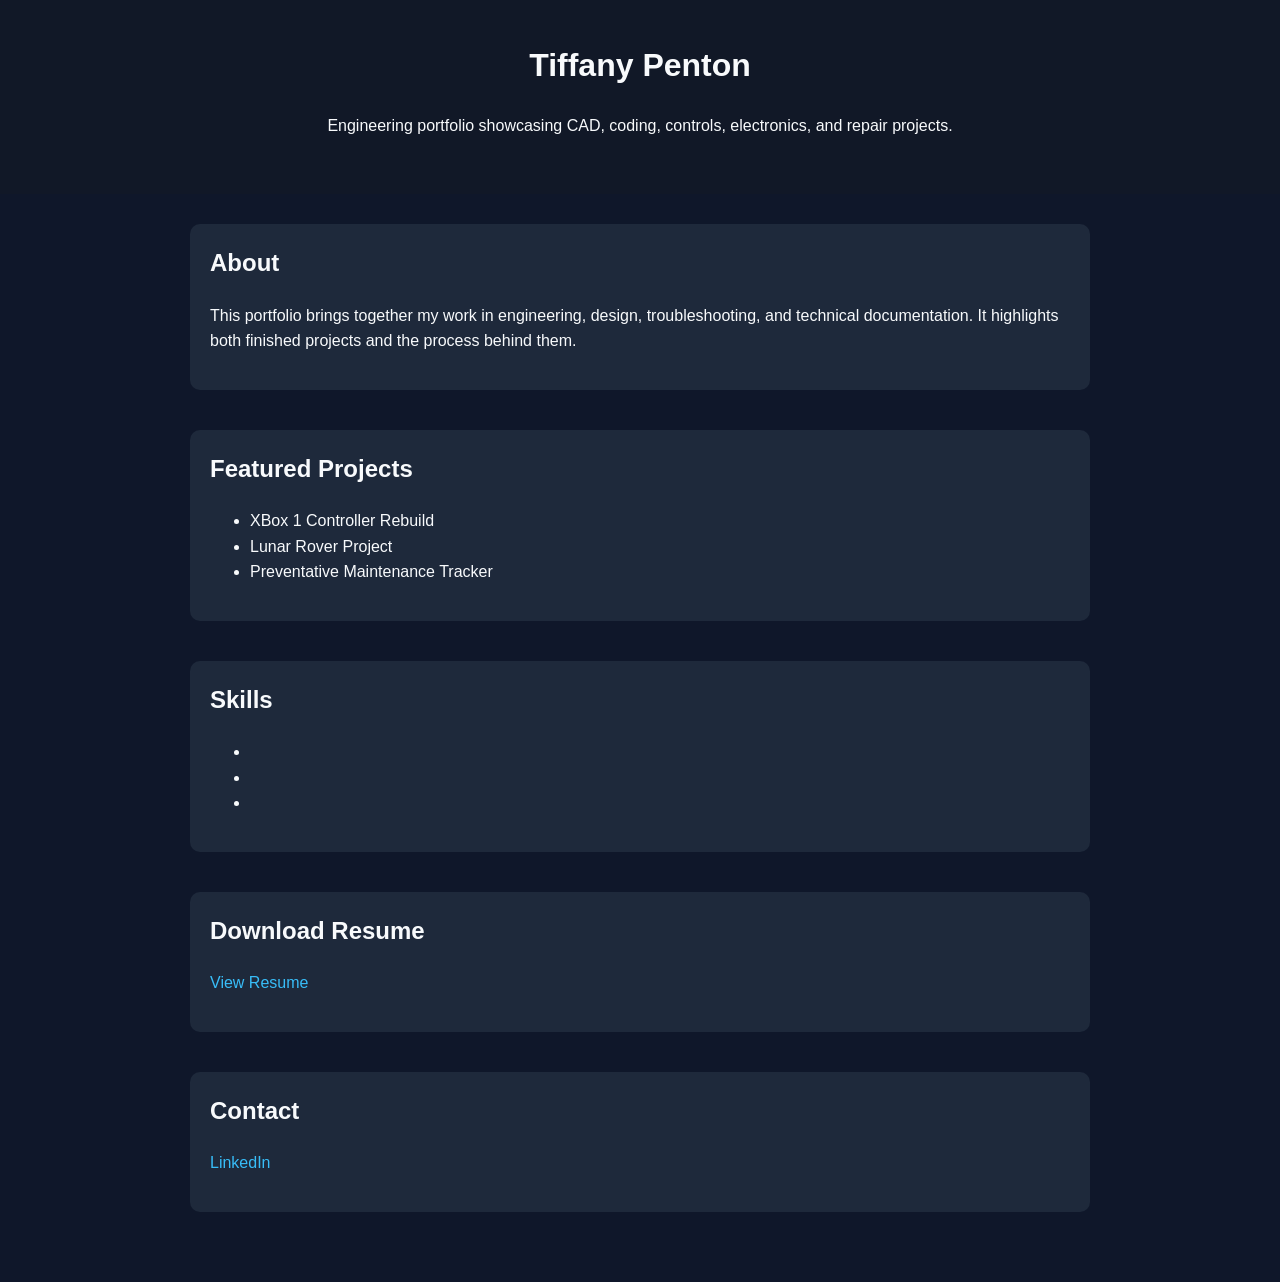
==== index.html @ e9a8a740 "Update index.html with new sections Added new sections for skills and resume download." ====
<!DOCTYPE html>
<html lang="en">
<head>
  <meta charset="UTF-8">
  <meta name="viewport" content="width=device-width, initial-scale=1.0">
  <title>Engineering Portfolio</title>
  <link rel="stylesheet" href="style.css">
</head>
<body>
  <header>
    <h1>Tiffany Penton</h1>
    <p>Engineering portfolio showcasing CAD, coding, controls, electronics, and repair projects.</p>
  </header>

  <main>
    <section>
      <h2>About</h2>
      <p>
        This portfolio brings together my work in engineering, design, troubleshooting,
        and technical documentation. It highlights both finished projects and the
        process behind them.
      </p>
    </section>

    <section>
      <h2>Featured Projects</h2>
      <ul>
        <li>XBox 1 Controller Rebuild</li>
        <li>Lunar Rover Project</li>
        <li>Preventative Maintenance Tracker</li>
      </ul>
    </section>

    <section>
      <h2>Skills</h2>
      <ul>
          <li> </li>
          <li> </li>
          <li> </li>
      </ul>
    </section>

    <section>
      <h2>Download Resume</h2>
      <p>
        <a href="assets/resume.pdf" target="_blank" rel=""noopener noreferrer">View Resume</a>
      </p>
    </section>

    <section>
      <h2>Contact</h2>
      <p>
        <a href="https://linkedin.com/in/tiffany-penton" target="_blank" rel="noopener noreferrer">LinkedIn</a>
      </p>
    </section>
  </main>
</body>
</html>
---- style.css ----
body {
  font-family: Arial, sans-serif;
  margin: 0;
  padding: 0;
  background-color: #0f172a;
  color: #f8fafc;
  line-height: 1.6;
}

header {
  background-color: #111827;
  padding: 40px 20px;
  text-align: center;
}

main {
  max-width: 900px;
  margin: 0 auto;
  padding: 30px 20px;
}

section {
  margin-bottom: 40px;
  padding: 20px;
  background-color: #1e293b;
  border-radius: 10px;
}

h1, h2 {
  margin-top: 0;
}

a {
  color: #38bdf8;
  text-decoration: none;
}

a:hover {
  text-decoration: underline;
}
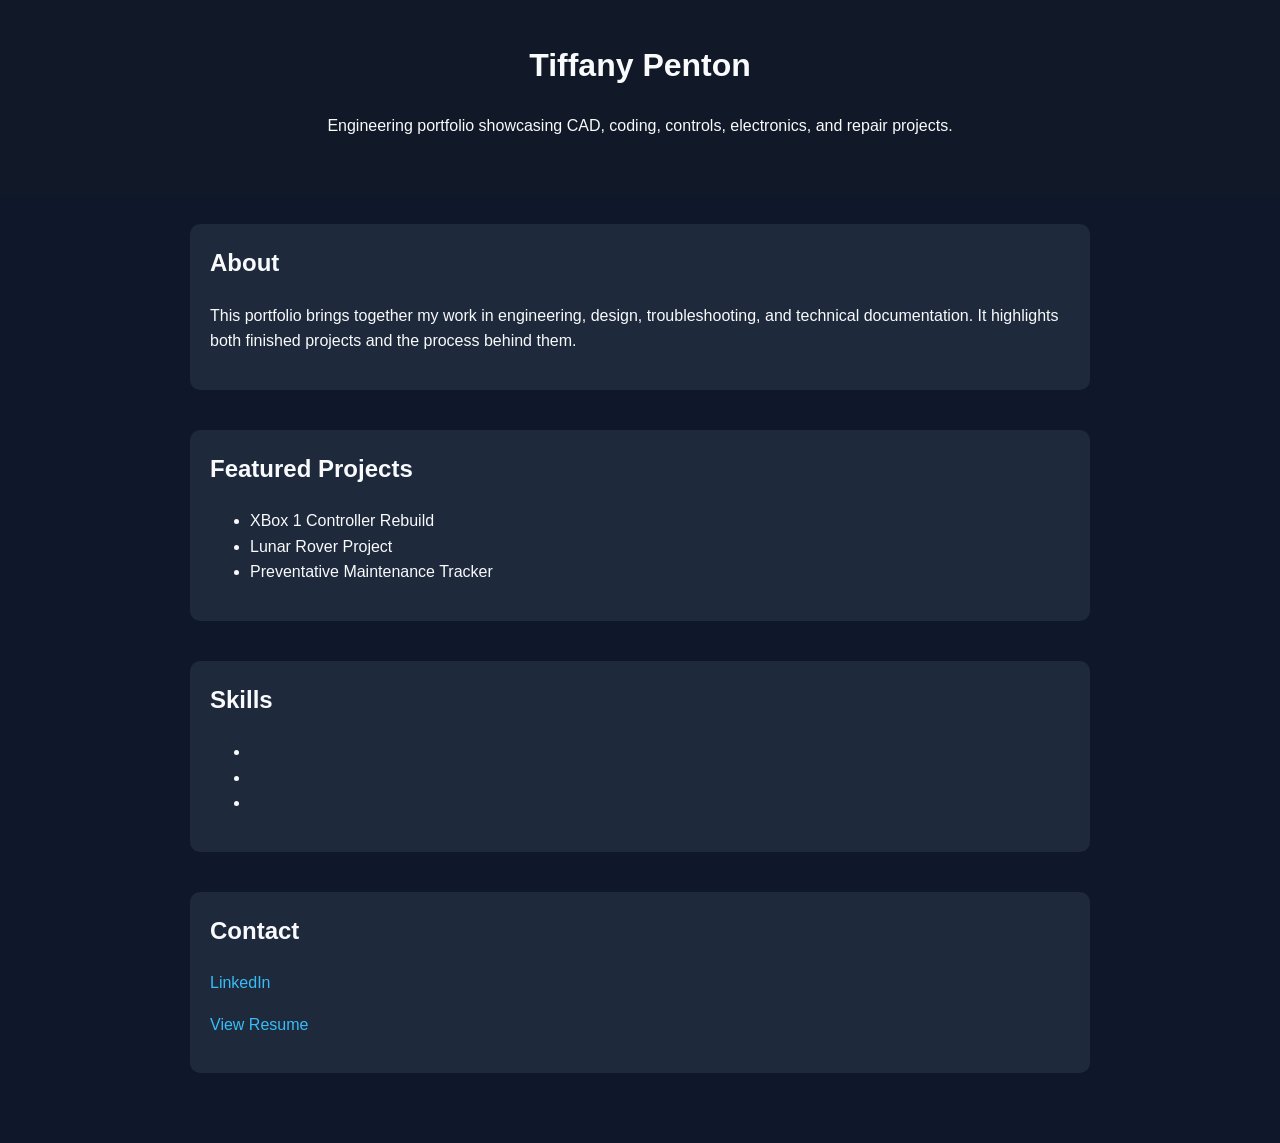
==== commit ec41ec8a: "Swap Resume and Contact sections in index.html" ====
--- a/index.html
+++ b/index.html
@@ -41,16 +41,12 @@
     </section>
 
     <section>
-      <h2>Download Resume</h2>
+      <h2>Contact</h2>
+      <p>
+        <a href="https://linkedin.com/in/tiffany-penton" target="_blank" rel="noopener noreferrer">LinkedIn</a>      
+      </p>
       <p>
         <a href="assets/resume.pdf" target="_blank" rel=""noopener noreferrer">View Resume</a>
-      </p>
-    </section>
-
-    <section>
-      <h2>Contact</h2>
-      <p>
-        <a href="https://linkedin.com/in/tiffany-penton" target="_blank" rel="noopener noreferrer">LinkedIn</a>
       </p>
     </section>
   </main>
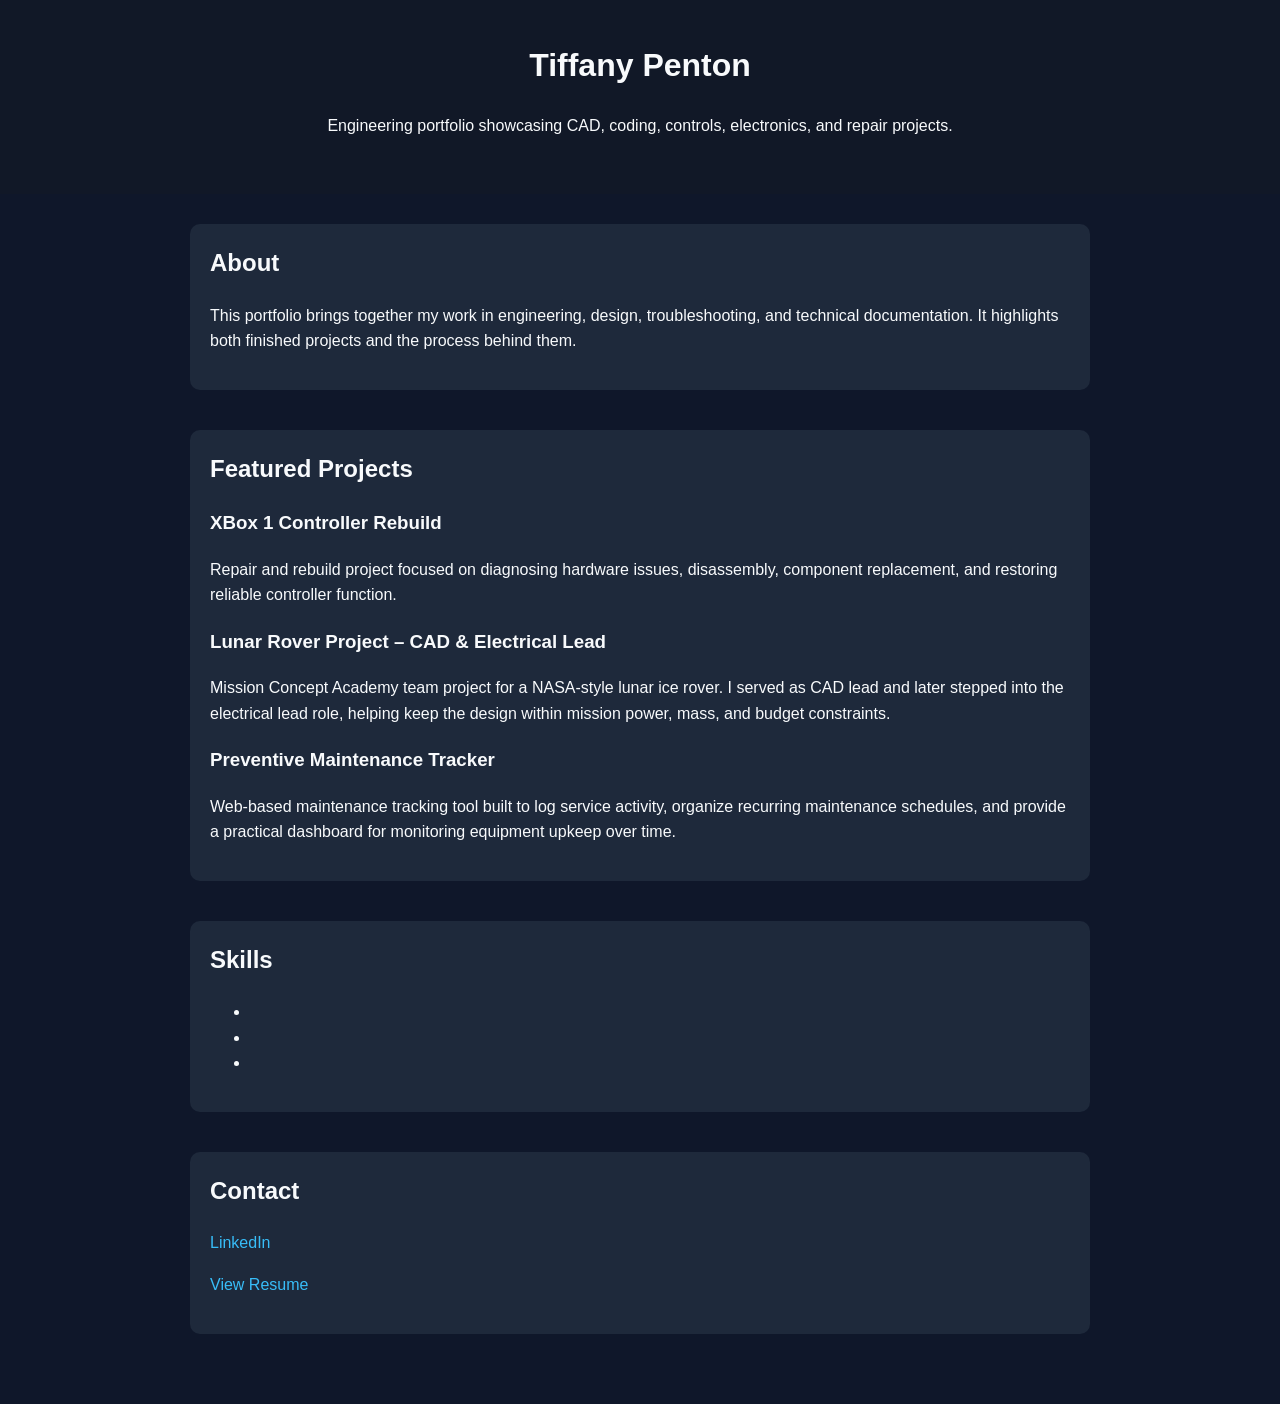
==== commit 1c3c73e0: "Update Featured Projects section with project cards Replaced the project list with a project grid la" ====
--- a/index.html
+++ b/index.html
@@ -24,11 +24,22 @@
 
     <section>
       <h2>Featured Projects</h2>
-      <ul>
-        <li>XBox 1 Controller Rebuild</li>
-        <li>Lunar Rover Project</li>
-        <li>Preventative Maintenance Tracker</li>
-      </ul>
+      <div class="project-grid">
+        <div class="project-card">
+          <h3>XBox 1 Controller Rebuild</h3>
+          <p>Repair and rebuild project focused on diagnosing hardware issues, disassembly, component replacement, and restoring reliable controller function.</p>
+        </div>
+      
+        <div class="project-card">
+          <h3>Lunar Rover Project – CAD & Electrical Lead</h3>
+          <p>Mission Concept Academy team project for a NASA-style lunar ice rover. I served as CAD lead and later stepped into the electrical lead role, helping keep the design within mission power, mass, and budget constraints.</p>
+        </div>
+      
+        <div class="project-card">
+          <h3>Preventive Maintenance Tracker</h3>
+          <p>Web-based maintenance tracking tool built to log service activity, organize recurring maintenance schedules, and provide a practical dashboard for monitoring equipment upkeep over time.</p>
+        </div>
+      </div>
     </section>
 
     <section>
@@ -46,7 +57,7 @@
         <a href="https://linkedin.com/in/tiffany-penton" target="_blank" rel="noopener noreferrer">LinkedIn</a>      
       </p>
       <p>
-        <a href="assets/resume.pdf" target="_blank" rel=""noopener noreferrer">View Resume</a>
+        <a href="penton_resume_27.pdf" target="_blank" rel=""noopener noreferrer">View Resume</a>
       </p>
     </section>
   </main>
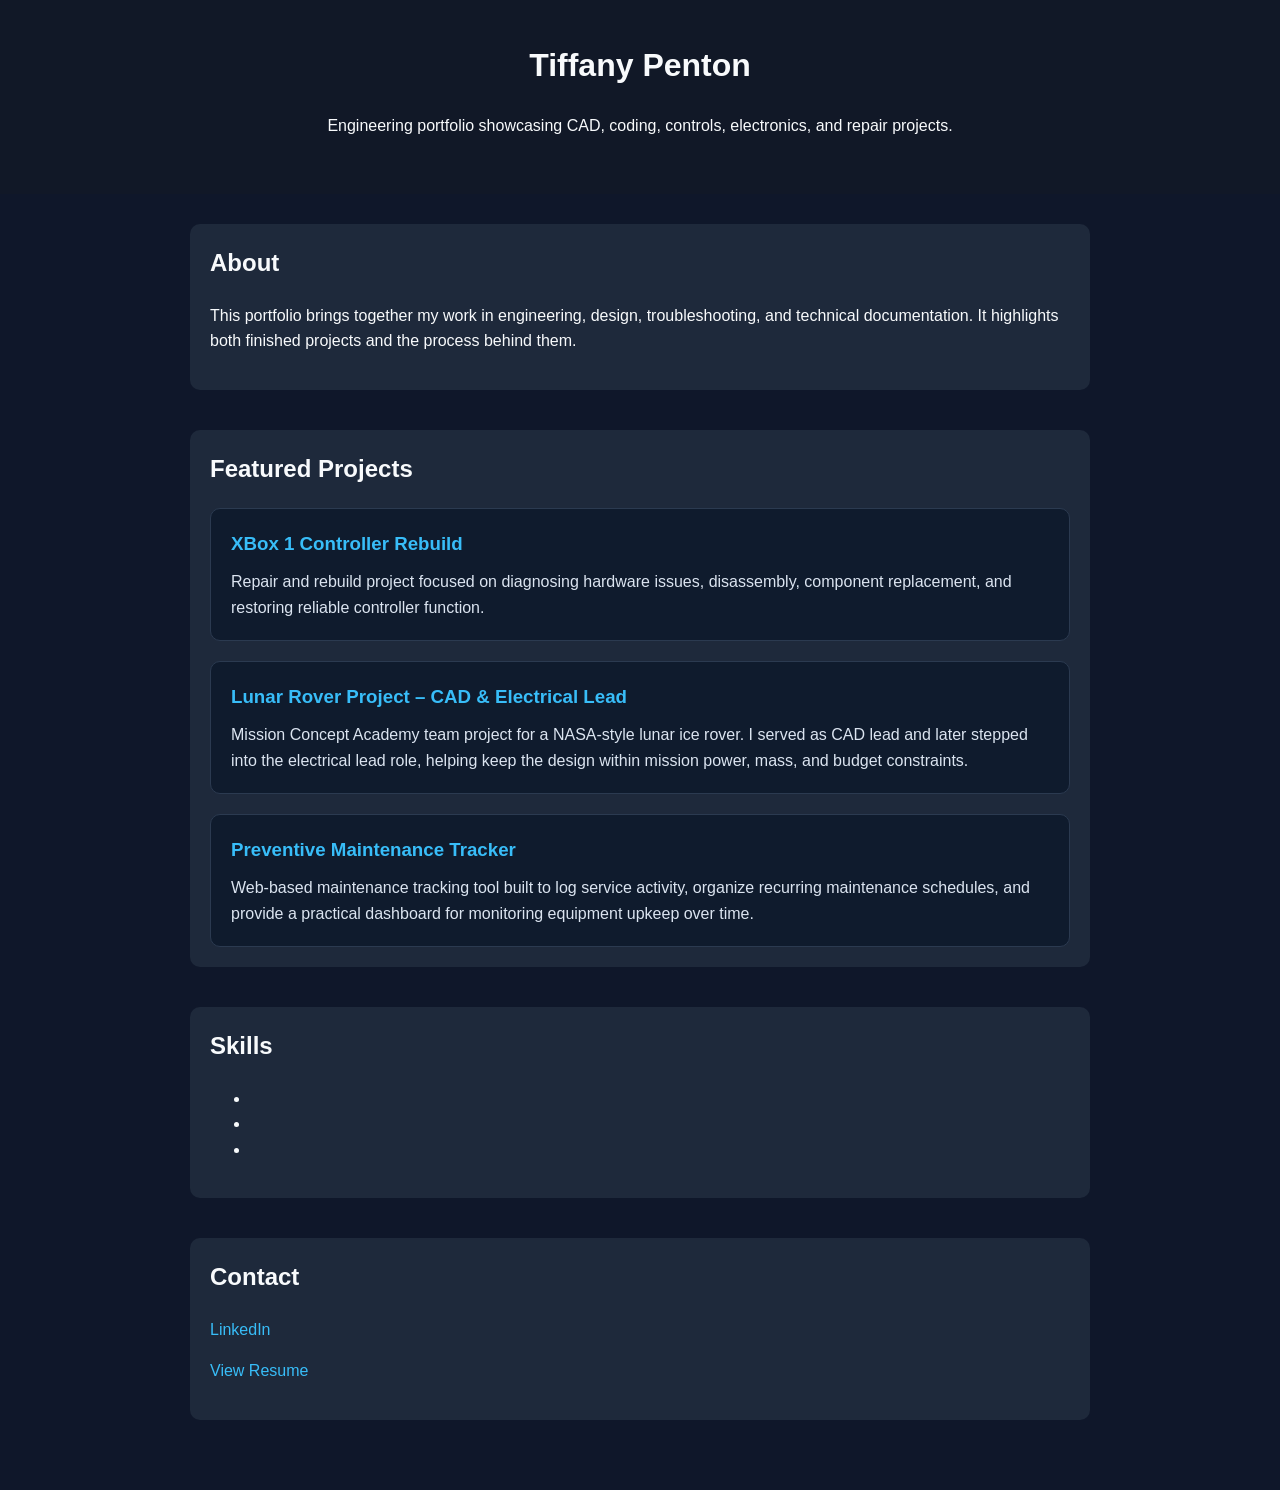
==== commit e663ce67: "Update project titles to include links" ====
--- a/index.html
+++ b/index.html
@@ -26,17 +26,17 @@
       <h2>Featured Projects</h2>
       <div class="project-grid">
         <div class="project-card">
-          <h3>XBox 1 Controller Rebuild</h3>
+          <h3><a href="rebuid.html">XBox 1 Controller Rebuild</a></h3>
           <p>Repair and rebuild project focused on diagnosing hardware issues, disassembly, component replacement, and restoring reliable controller function.</p>
         </div>
       
         <div class="project-card">
-          <h3>Lunar Rover Project – CAD & Electrical Lead</h3>
+          <h3><a href="lunar-rover.html">Lunar Rover Project – CAD & Electrical Lead</a></h3>
           <p>Mission Concept Academy team project for a NASA-style lunar ice rover. I served as CAD lead and later stepped into the electrical lead role, helping keep the design within mission power, mass, and budget constraints.</p>
         </div>
       
         <div class="project-card">
-          <h3>Preventive Maintenance Tracker</h3>
+          <h3><a href="tracker.html">Preventive Maintenance Tracker</a></h3>
           <p>Web-based maintenance tracking tool built to log service activity, organize recurring maintenance schedules, and provide a practical dashboard for monitoring equipment upkeep over time.</p>
         </div>
       </div>
--- a/style.css
+++ b/style.css
@@ -38,3 +38,26 @@
 a:hover {
   text-decoration: underline;
 }
+.project-grid {
+  display: grid;
+  grid-template-columns: 1fr;
+  gap: 20px;
+}
+
+.project-card {
+  background-color: #0f1b2d;
+  padding: 20px;
+  border-radius: 10px;
+  border: 1px solid #2b3a50;
+}
+
+.project-card h3 {
+  margin-top: 0;
+  margin-bottom: 10px;
+  color: #ffffff;
+}
+
+.project-card p {
+  margin: 0;
+  color: #dbe4f0;
+}
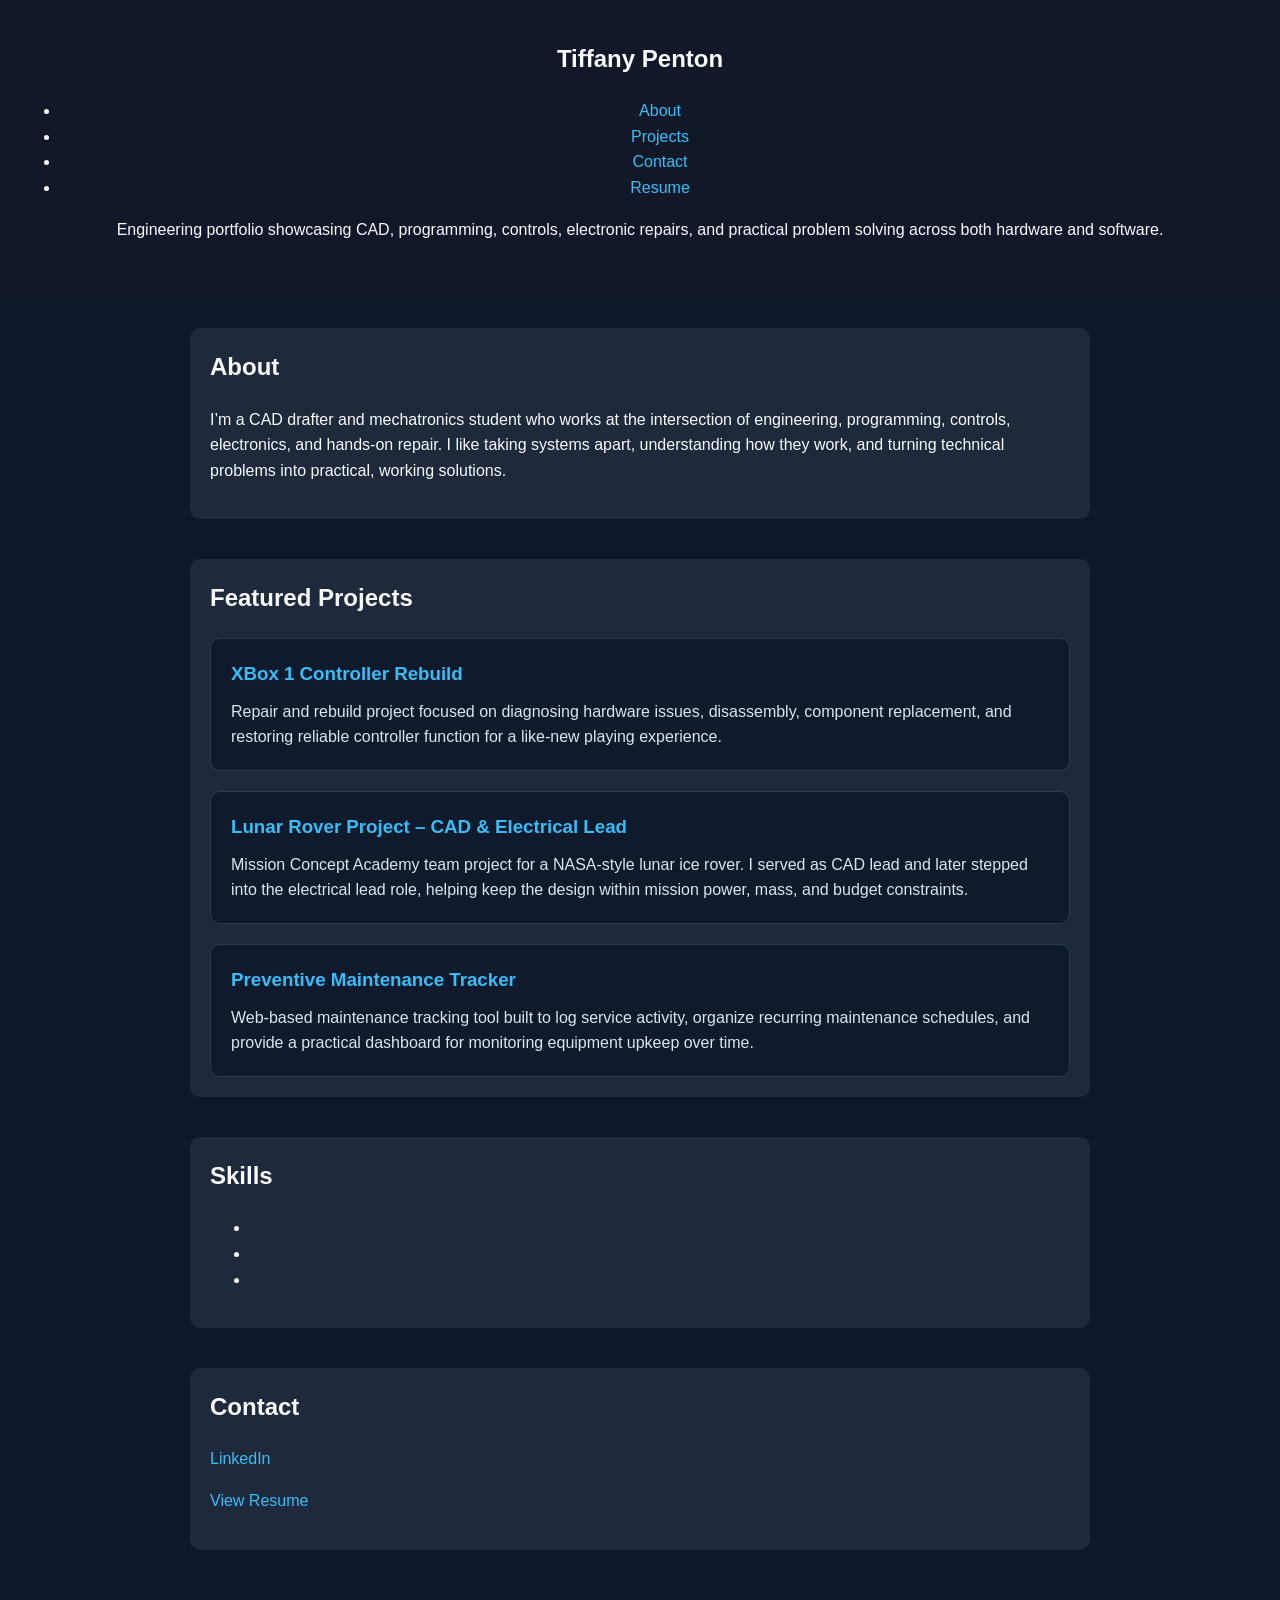
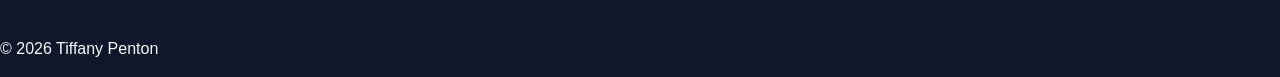
==== commit e3cb4a4f: "Refactor header, navigation, and project details Updated header structure and added navigation links" ====
--- a/index.html
+++ b/index.html
@@ -7,27 +7,36 @@
   <link rel="stylesheet" href="style.css">
 </head>
 <body>
-  <header>
+ <header>
+  <nav>
     <h1>Tiffany Penton</h1>
-    <p>Engineering portfolio showcasing CAD, coding, controls, electronics, and repair projects.</p>
-  </header>
+    <ul>
+      <li><a href="#about">About</a></li>
+      <li><a href="#projects">Projects</a></li>
+      <li><a href="#contact">Contact</a></li>
+      <li><a href="penton_resume_27.pdf" target="_blank" rel="noopener noreferrer">Resume</a></li>
+    </ul>
+  </nav>
+
+  <div class="hero">
+    <p>
+      Engineering portfolio showcasing CAD, programming, controls, electronic repairs, and practical problem solving across both hardware and software.
+    </p>
+  </div>
+</header>
 
   <main>
-    <section>
+    <section id="about">
       <h2>About</h2>
-      <p>
-        This portfolio brings together my work in engineering, design, troubleshooting,
-        and technical documentation. It highlights both finished projects and the
-        process behind them.
-      </p>
+      <p> I’m a CAD drafter and mechatronics student who works at the intersection of engineering, programming, controls, electronics, and hands-on repair. I like taking systems apart, understanding how they work, and turning technical problems into practical, working solutions.</p>
     </section>
 
-    <section>
+    <section id="projeects">
       <h2>Featured Projects</h2>
       <div class="project-grid">
         <div class="project-card">
           <h3><a href="rebuid.html">XBox 1 Controller Rebuild</a></h3>
-          <p>Repair and rebuild project focused on diagnosing hardware issues, disassembly, component replacement, and restoring reliable controller function.</p>
+          <p>Repair and rebuild project focused on diagnosing hardware issues, disassembly, component replacement, and restoring reliable controller function for a like-new playing experience.</p>
         </div>
       
         <div class="project-card">
@@ -51,7 +60,7 @@
       </ul>
     </section>
 
-    <section>
+    <section id="contact">
       <h2>Contact</h2>
       <p>
         <a href="https://linkedin.com/in/tiffany-penton" target="_blank" rel="noopener noreferrer">LinkedIn</a>      
@@ -61,5 +70,8 @@
       </p>
     </section>
   </main>
+  <footer>
+    <p>&copy; 2026 Tiffany Penton</p>
+  </footer>
 </body>
 </html>
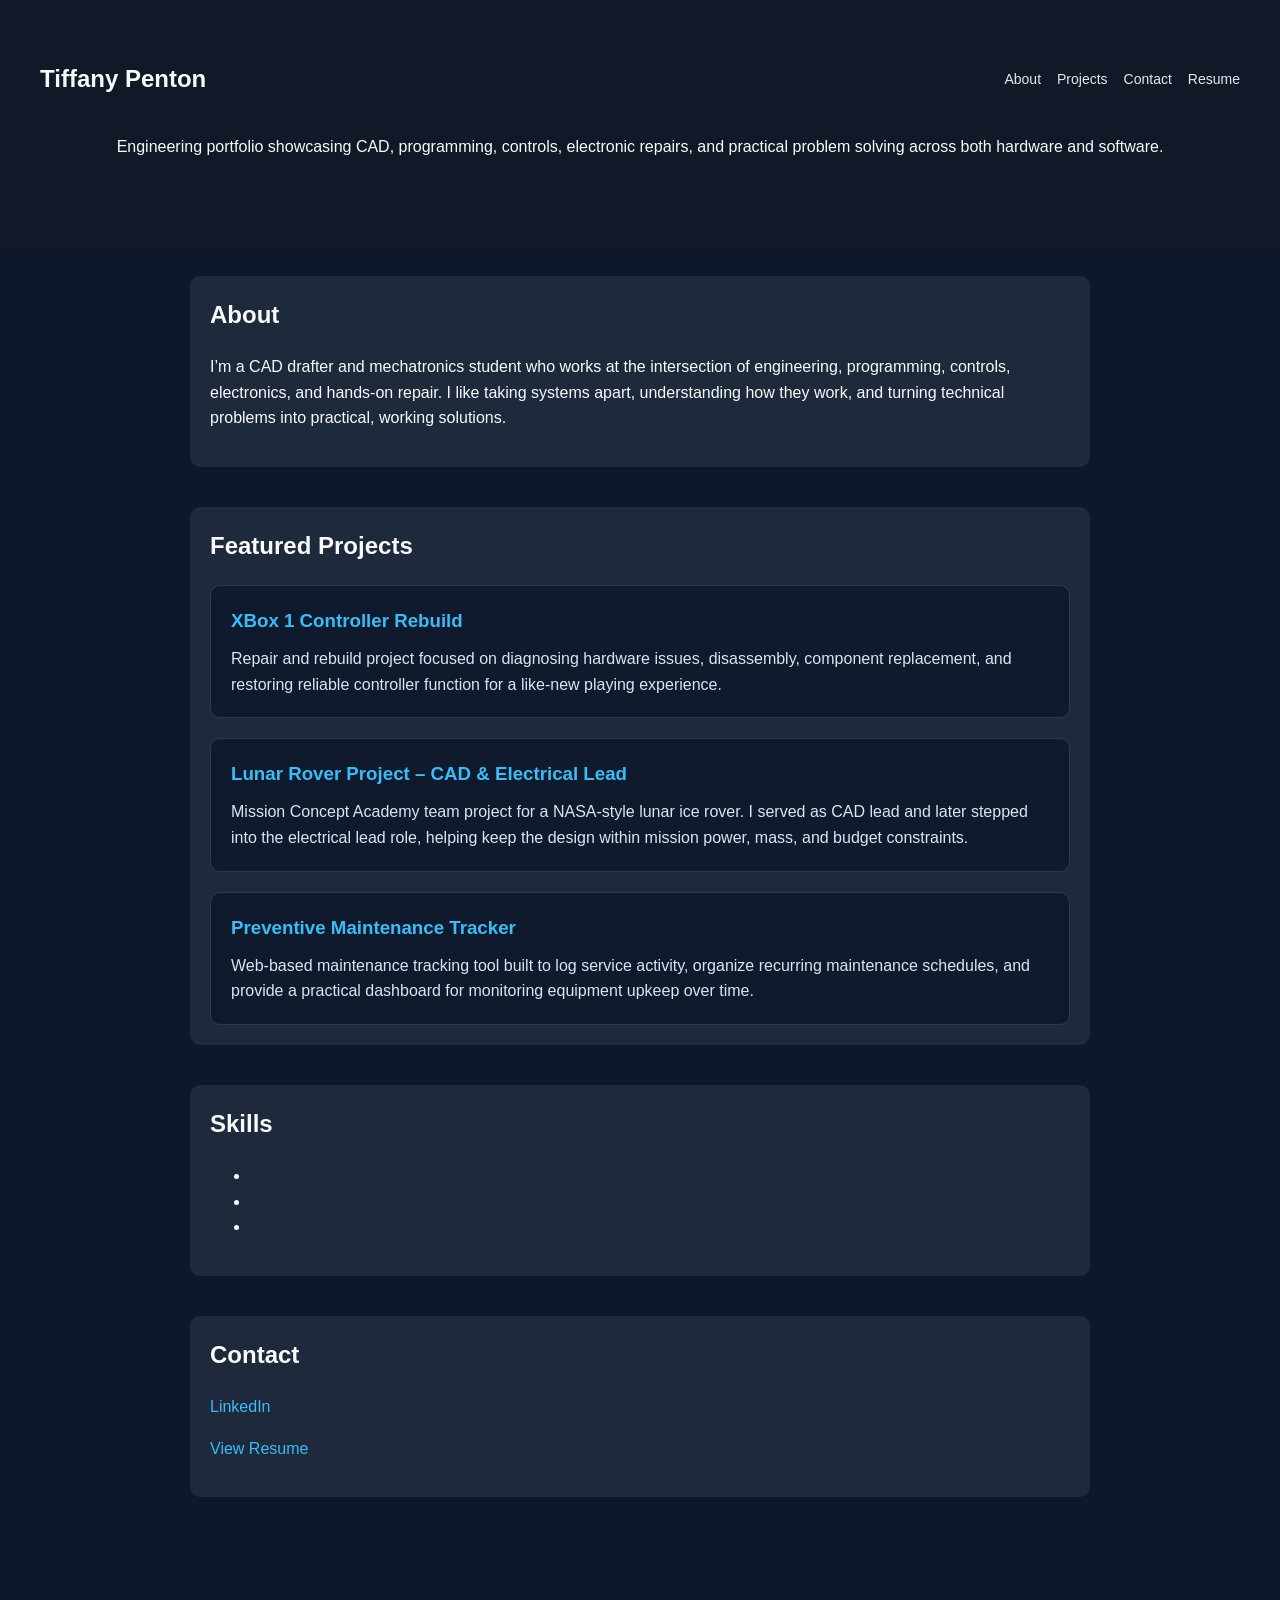
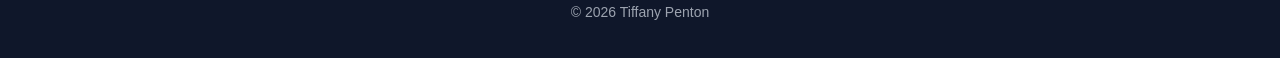
==== commit 6d98b2c0: "Fix typo in link to rebuild.html" ====
--- a/index.html
+++ b/index.html
@@ -35,7 +35,7 @@
       <h2>Featured Projects</h2>
       <div class="project-grid">
         <div class="project-card">
-          <h3><a href="rebuid.html">XBox 1 Controller Rebuild</a></h3>
+          <h3><a href="rebuild.html">XBox 1 Controller Rebuild</a></h3>
           <p>Repair and rebuild project focused on diagnosing hardware issues, disassembly, component replacement, and restoring reliable controller function for a like-new playing experience.</p>
         </div>
       
--- a/style.css
+++ b/style.css
@@ -38,6 +38,7 @@
 a:hover {
   text-decoration: underline;
 }
+
 .project-grid {
   display: grid;
   grid-template-columns: 1fr;
@@ -61,3 +62,45 @@
   margin: 0;
   color: #dbe4f0;
 }
+
+nav {
+  display: flex;
+  align-items: center;
+  justify-content: space-between;
+  padding: 20px 20px 10px;
+}
+
+nav h1 {
+  font-size: 24px;
+  margin: 0;
+}
+
+nav ul {
+  list-style: none;
+  display: flex;
+  gap: 16px;
+  margin: 0;
+  padding: 0;
+}
+
+nav a {
+  color: #e5e7eb;
+  text-decoration: none;
+  font-size: 14px;
+}
+
+nav a:hover {
+  color: #38bdf8;
+}
+
+.hero {
+  text-align: center;
+  padding: 10px 20px 30px;
+}
+
+footer {
+  text-align: center;
+  padding: 20px;
+  color: #9ca3af;
+  font-size: 14px;
+}
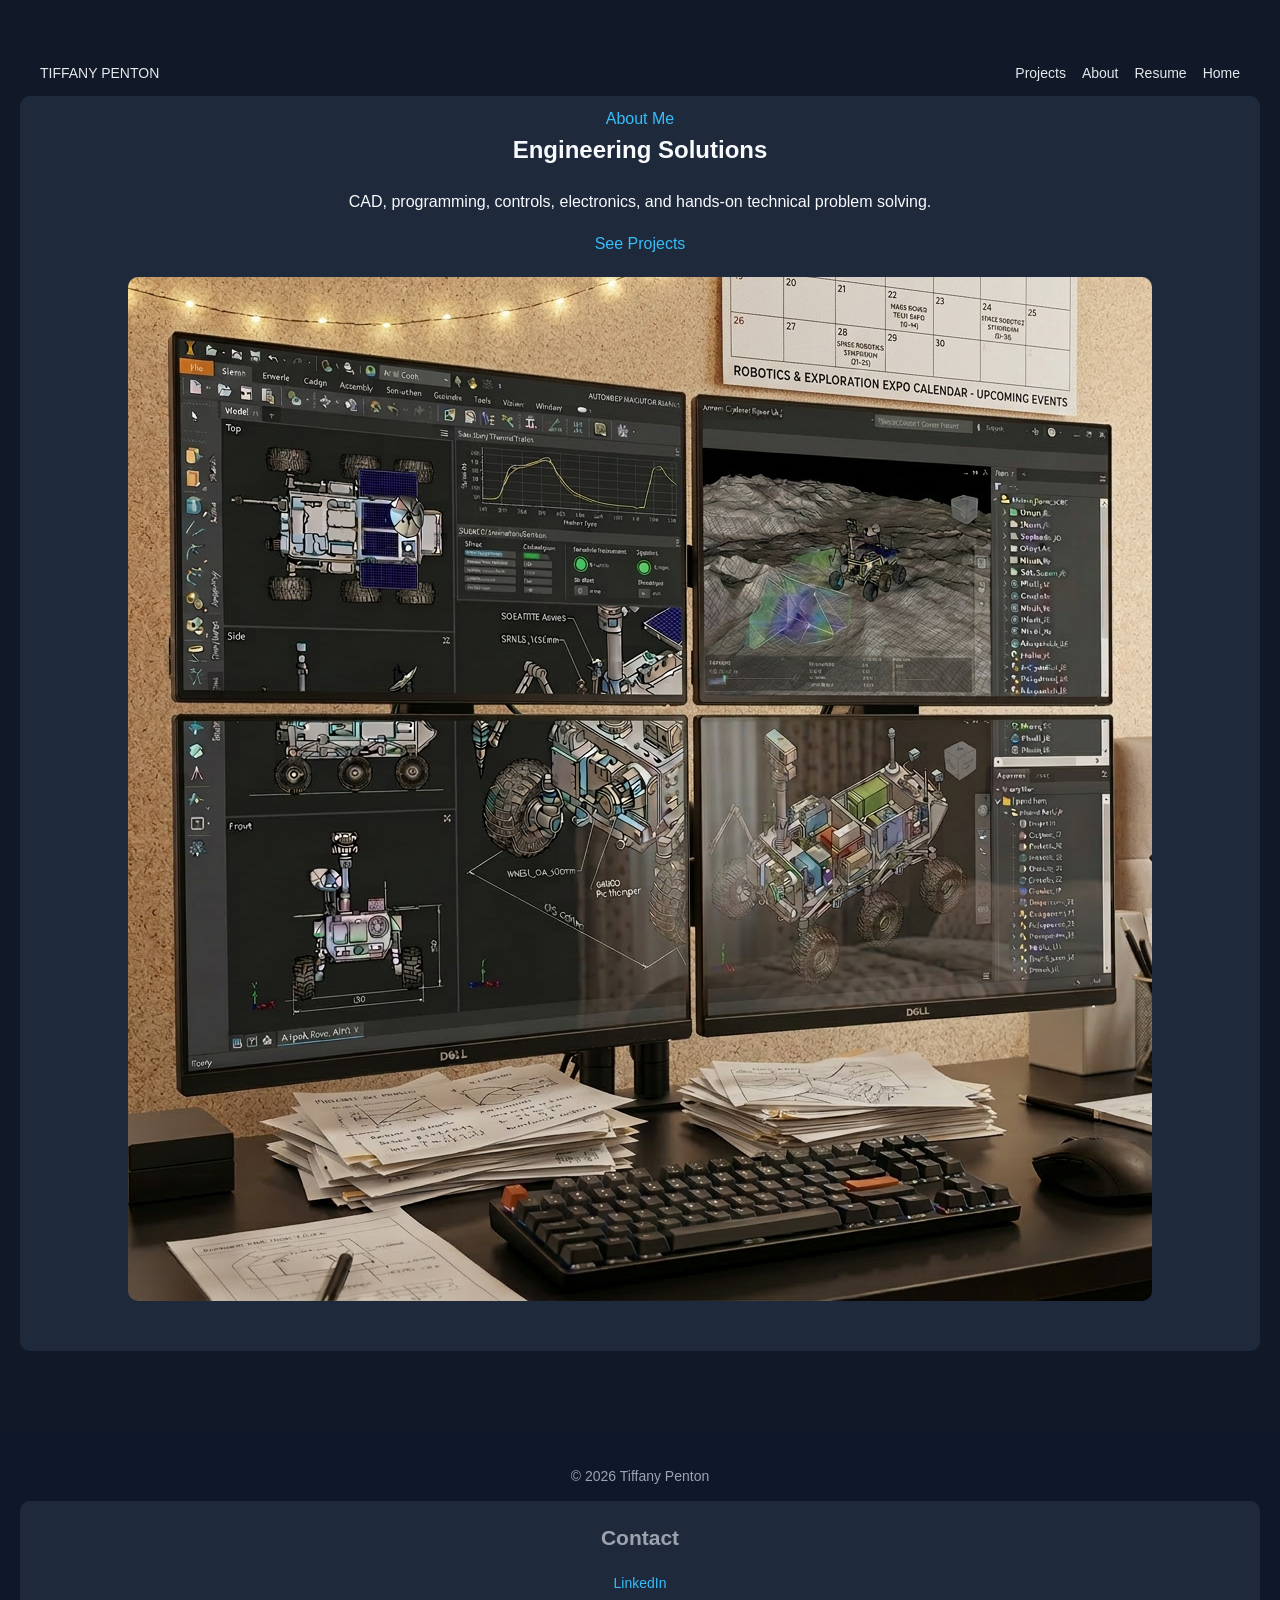
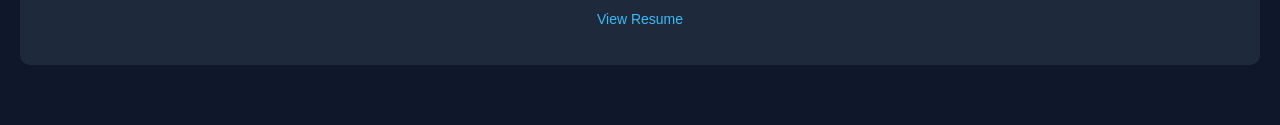
==== commit dbdffcc2: "Revise portfolio title and layout structure Updated the title and header structure, modified hero se" ====
--- a/index.html
+++ b/index.html
@@ -3,63 +3,39 @@
 <head>
   <meta charset="UTF-8">
   <meta name="viewport" content="width=device-width, initial-scale=1.0">
-  <title>Engineering Portfolio</title>
+  <title>Tiffany Penton | Portfolio</title>
   <link rel="stylesheet" href="style.css">
 </head>
 <body>
- <header>
-  <nav>
-    <h1>Tiffany Penton</h1>
-    <ul>
-      <li><a href="#about">About</a></li>
-      <li><a href="#projects">Projects</a></li>
-      <li><a href="#contact">Contact</a></li>
-      <li><a href="penton_resume_27.pdf" target="_blank" rel="noopener noreferrer">Resume</a></li>
-    </ul>
-  </nav>
+  <header>
+    <nav class="top-nav">
+      <div class="brand"><a href="index.html">TIFFANY PENTON</a></div>
+      <ul>
+        <li><a href="projects.html">Projects</a></li>
+        <li><a href="about.html">About</a></li>
+        <li><a href="penton_resume_27.pdf" target="_blank" rel="noopener noreferrer">Resume</a></li>
+        <li><a href="index.html">Home</a></li>
+      </ul>
+    </nav>
 
-  <div class="hero">
-    <p>
-      Engineering portfolio showcasing CAD, programming, controls, electronic repairs, and practical problem solving across both hardware and software.
-    </p>
-  </div>
-</header>
+    <section class="hero">
+      <div class="hero-text">
+        <a class="hero-button" href="about.html">About Me</a>
+        <h1>Engineering Solutions</h1>
+        <p>
+          CAD, programming, controls, electronics, and hands-on technical problem solving.
+        </p>
+        <a class="hero-button" href="projects.html">See Projects</a>
+      </div>
 
-  <main>
-    <section id="about">
-      <h2>About</h2>
-      <p> I’m a CAD drafter and mechatronics student who works at the intersection of engineering, programming, controls, electronics, and hands-on repair. I like taking systems apart, understanding how they work, and turning technical problems into practical, working solutions.</p>
-    </section>
-
-    <section id="projeects">
-      <h2>Featured Projects</h2>
-      <div class="project-grid">
-        <div class="project-card">
-          <h3><a href="rebuild.html">XBox 1 Controller Rebuild</a></h3>
-          <p>Repair and rebuild project focused on diagnosing hardware issues, disassembly, component replacement, and restoring reliable controller function for a like-new playing experience.</p>
-        </div>
-      
-        <div class="project-card">
-          <h3><a href="lunar-rover.html">Lunar Rover Project – CAD & Electrical Lead</a></h3>
-          <p>Mission Concept Academy team project for a NASA-style lunar ice rover. I served as CAD lead and later stepped into the electrical lead role, helping keep the design within mission power, mass, and budget constraints.</p>
-        </div>
-      
-        <div class="project-card">
-          <h3><a href="tracker.html">Preventive Maintenance Tracker</a></h3>
-          <p>Web-based maintenance tracking tool built to log service activity, organize recurring maintenance schedules, and provide a practical dashboard for monitoring equipment upkeep over time.</p>
-        </div>
+      <div class="hero-image">
+        <img src="assets/rover.png" alt="Engineering project image">
       </div>
     </section>
+  </header>
 
-    <section>
-      <h2>Skills</h2>
-      <ul>
-          <li> </li>
-          <li> </li>
-          <li> </li>
-      </ul>
-    </section>
-
+  <footer>
+    <p>&copy; 2026 Tiffany Penton</p>
     <section id="contact">
       <h2>Contact</h2>
       <p>
@@ -69,9 +45,6 @@
         <a href="penton_resume_27.pdf" target="_blank" rel=""noopener noreferrer">View Resume</a>
       </p>
     </section>
-  </main>
-  <footer>
-    <p>&copy; 2026 Tiffany Penton</p>
   </footer>
 </body>
 </html>
--- a/style.css
+++ b/style.css
@@ -104,3 +104,11 @@
   color: #9ca3af;
   font-size: 14px;
 }
+
+img {
+  max-width: 100%;
+  height: auto;
+  display: block;
+  margin: 20px auto;
+  border-radius: 10px;
+}
